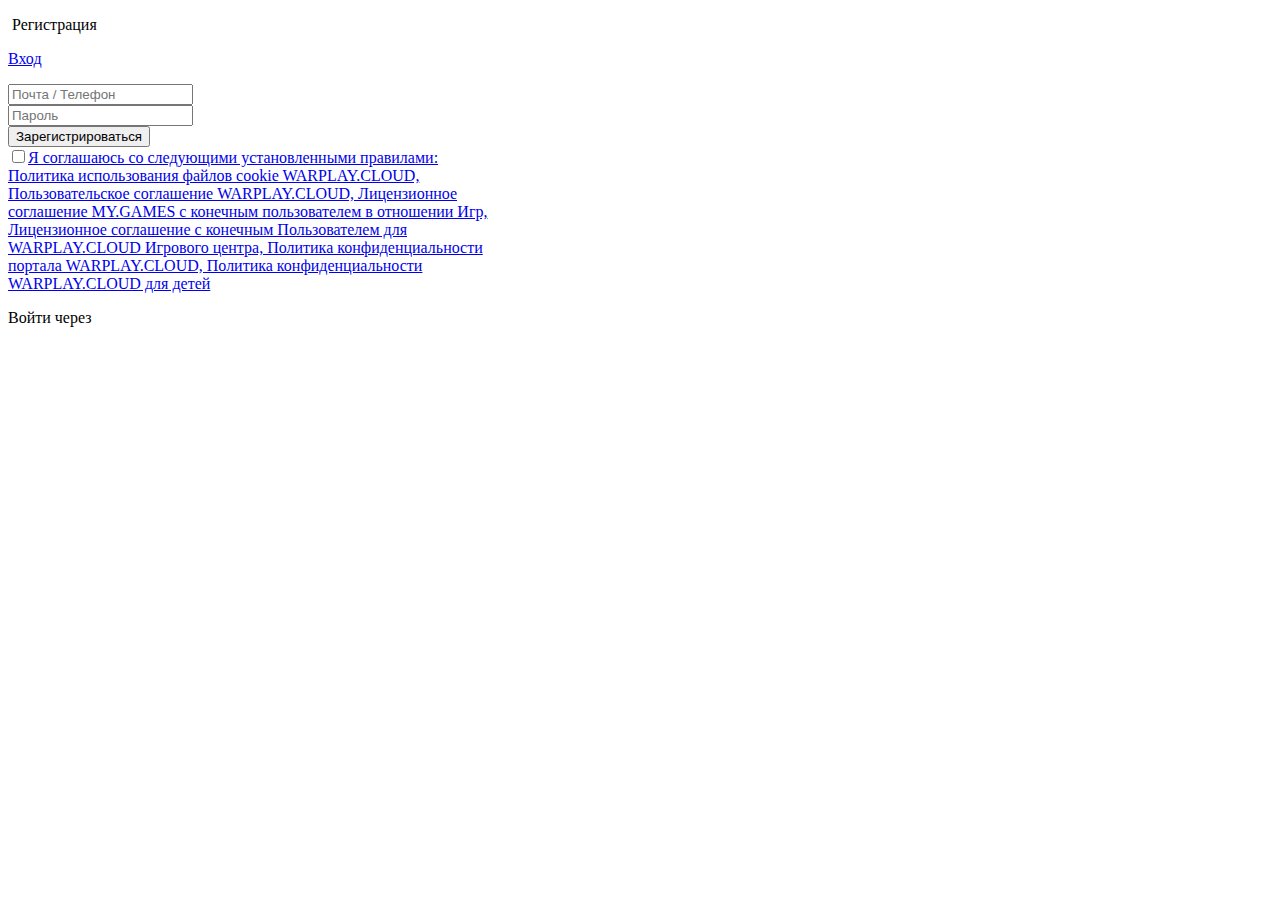
==== registration_page/registration.html @ ea127460 "1111111" ====
<!DOCTYPE html>
<html lang="ru">
<head>
    <meta charset="UTF-8">
    <meta http-equiv="X-UA-Compatible" content="IE=edge">
    <meta name="viewport" content="width=device-width, initial-scale=1.0">
    <link rel="stylesheet" href="css/style.css">
    <link rel="icon" href="img/logo.svg">
    <link rel="preconnect" href="https://fonts.googleapis.com">
    <link rel="preconnect" href="https://fonts.gstatic.com" crossorigin>
    <link href="https://fonts.googleapis.com/css2?family=Roboto:wght@300;400;500;700&display=swap" rel="stylesheet">
    <title>Регистрация</title>
</head>
<body>
    <div class="shell">
        <div class="contain">
            <div class="registration">
                 <div class="block_text">
                    <a href="#"><p class="text_selected"><a href="../index.html"><img src="img/Arrow.png" alt=""></a> Регистрация</p></a>
                    <a href="../input_page/input.html"><p class="text_not_selected">Вход</p></a>
                 </div>
                 <form action="#" method="post" class="input_regist">
                    <div class="input">
                        <input required class="input_email" type="email" placeholder="Почта / Телефон">
                    </div>
                    <div class="input">
                        <input required class="input_password" type="password" placeholder="Пароль">
                    </div>
                    <a href="../Register_confirmation_page/Register_confirmation.html"><input required class="input_submit" type="submit" value="Зарегистрироваться"></a>
                 
                
            
                
                <div class="block_check">
                    <label><input required class="input_Check" type="checkbox" name="" id="" ><a href="#" class="text_check">Я соглашаюсь со следующими установленными правилами: <br> Политика использования файлов cookie WARPLAY.CLOUD,<br> Пользовательское соглашение WARPLAY.CLOUD, Лицензионное<br> соглашение MY.GAMES с конечным пользователем в отношении Игр,<br> Лицензионное соглашение с конечным Пользователем для<br> WARPLAY.CLOUD Игрового центра, Политика конфиденциальности<br> портала WARPLAY.CLOUD, Политика конфиденциальности<br> WARPLAY.CLOUD для детей</a></label>
                </div>
            </form>
                <div class="block_social_network">
                    <div class="block_text">
                        <p class="text_social_net">Войти через</p>
                    </div>
                    <div class="block_img">
                        <a href="#"><img src="img/VK.png" alt=""></a>
                        <a href="#"><img src="img/Google.png" alt=""></a>
                        <a href="#"><img src="img/Apple.png" alt=""></a>
                    </div>
                </div>
        </div>
    </div>
</body>
</html>
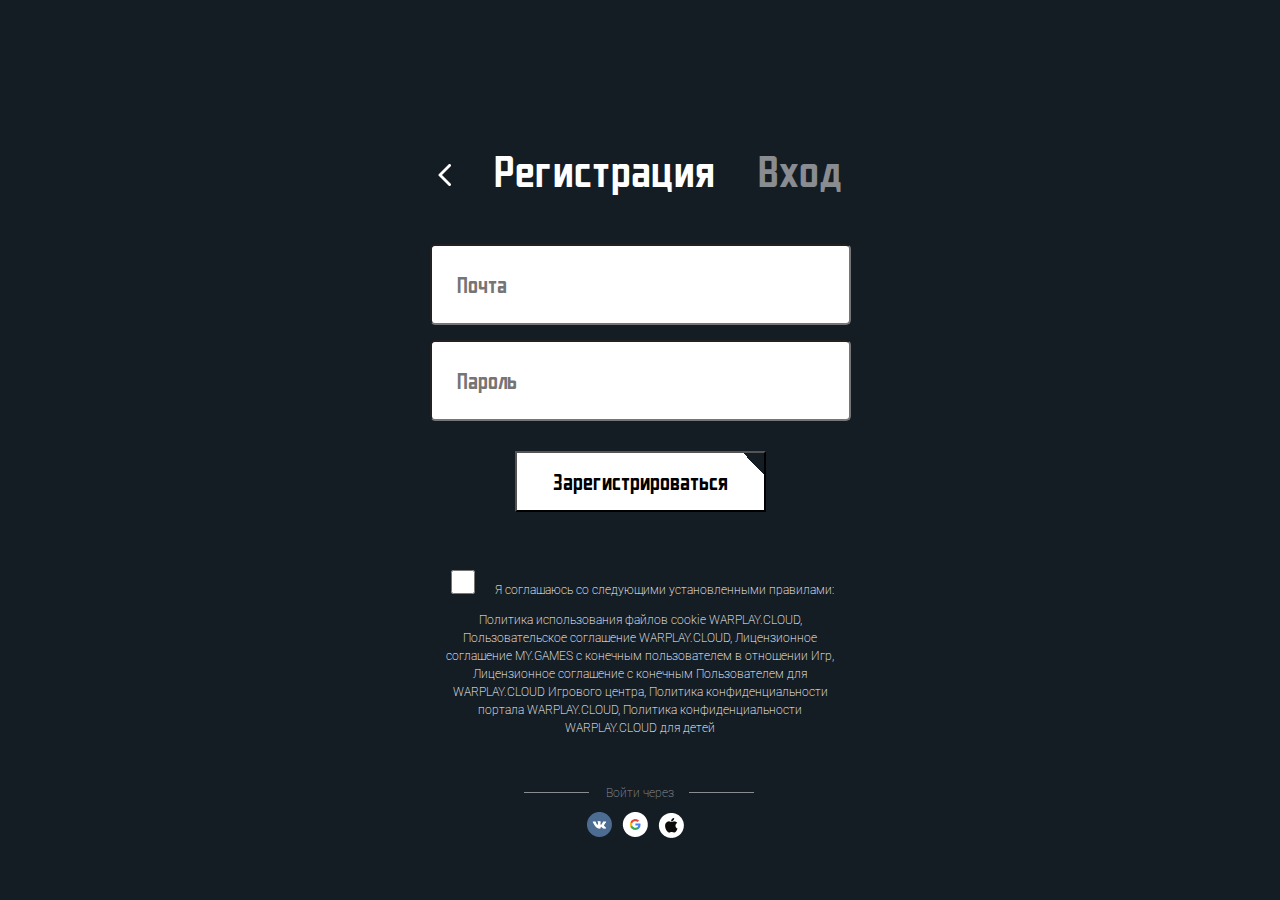
==== commit 46eef44f: "dsadas" ====
--- a/registration_page/registration.html
+++ b/registration_page/registration.html
@@ -21,16 +21,13 @@
                  </div>
                  <form action="#" method="post" class="input_regist">
                     <div class="input">
-                        <input required class="input_email" type="email" placeholder="Почта / Телефон">
+                        <input  required class="input_email" type="email" placeholder="Почта">
                     </div>
                     <div class="input">
-                        <input required class="input_password" type="password" placeholder="Пароль">
+                        <input  minlength="3" maxlength="20" required class="input_password" type="password" placeholder="Пароль">
                     </div>
                     <a href="../Register_confirmation_page/Register_confirmation.html"><input required class="input_submit" type="submit" value="Зарегистрироваться"></a>
                  
-                
-            
-                
                 <div class="block_check">
                     <label><input required class="input_Check" type="checkbox" name="" id="" ><a href="#" class="text_check">Я соглашаюсь со следующими установленными правилами: <br> Политика использования файлов cookie WARPLAY.CLOUD,<br> Пользовательское соглашение WARPLAY.CLOUD, Лицензионное<br> соглашение MY.GAMES с конечным пользователем в отношении Игр,<br> Лицензионное соглашение с конечным Пользователем для<br> WARPLAY.CLOUD Игрового центра, Политика конфиденциальности<br> портала WARPLAY.CLOUD, Политика конфиденциальности<br> WARPLAY.CLOUD для детей</a></label>
                 </div>
--- a/registration_page/css/style.css
+++ b/registration_page/css/style.css
@@ -0,0 +1,211 @@
+
+@font-face {
+    font-family: 'AireExterior';
+    src: url(../fonts/AireExterior.ttf);
+}
+
+body {
+    background: #141C24;
+}
+
+.contain {
+    max-width: 800px;
+    margin: 0 auto;
+}     
+
+.registration {
+    margin-top: 100px;
+    text-align: center;
+}
+
+
+.text_selected  {
+    margin: 0;
+    padding-right: 40px;
+    display: inline-block;
+    font-family: 'AireExterior';
+    font-style: normal;
+    font-weight: 400;
+    font-size: 48px;
+    line-height: 48px;
+    color: #FFFFFF;
+}
+
+.text_selected img {
+    padding-right: 30px;
+}
+
+.text_not_selected {
+    display: inline-block;
+    font-family: 'AireExterior';
+    font-style: normal;
+    font-weight: 400;
+    font-size: 48px;
+    line-height: 48px;
+    color: rgba(255, 255, 255, 0.5);
+}
+
+@media (max-width:805px) {
+    .text_not_selected {
+        margin-top: 10px;
+    }
+}
+
+
+form {
+    margin: 0 auto;
+}
+
+.input_email {
+    font-family: 'AireExterior';
+    font-style: normal;
+    font-weight: 400;
+    font-size: 24px;
+    line-height: 24px;
+    color: rgba(0, 0, 0, 0.5);
+    width: 390px;
+    height: 75px;
+    background: #FFFFFF;
+    border-radius: 5px;
+    outline: none;
+    margin-bottom: 15px;
+    padding-left: 25px;
+}
+
+@media (max-width:805px) {
+    .input_email {
+        width: 320px;
+    }
+}
+
+@media (max-width:420px) {
+    .input_email {
+        width: 270px;
+    }
+}
+
+.input_password {
+    margin-bottom: 30px;
+    outline: none;
+    padding-left: 25px;
+    font-family: 'AireExterior';
+    font-style: normal;
+    font-weight: 400;
+    font-size: 24px;
+    line-height: 24px;
+    color: rgba(0, 0, 0, 0.5);
+    width: 390px;
+    height: 75px;
+    background: #FFFFFF;
+    border-radius: 5px;
+}
+
+@media (max-width:805px) {
+    .input_password {
+        width: 320px;
+    }
+}
+
+@media (max-width:420px) {
+    .input_password {
+        width: 270px;
+    }
+}
+
+
+.input_submit {
+    cursor: pointer;
+    font-family: 'AireExterior';
+    font-style: normal;
+    font-weight: 400;
+    font-size: 24px;
+    line-height: 24px;
+    color: #000000;
+    width: 251px;
+    height: 61px;
+    background: #FFFFFF;
+    background: linear-gradient(226deg, transparent 15px, #fff 0 );
+    margin-bottom: 55px;
+}
+
+.input_Check {
+    cursor: pointer;
+    margin-right: 20px;
+    margin-bottom: 16px;
+    width: 24px;
+    height: 24px;
+    background: #FFFFFF;
+}
+
+
+.text_check{
+    text-decoration: none;
+    font-family: 'Roboto';
+    font-style: normal;
+    font-weight: 200;
+    font-size: 12px;
+    line-height: 14px;
+    color: #FFFFFF;     
+}
+
+@media (max-width:500px) {
+    .text_check {
+        font-size: 9px;
+    }
+}
+
+.block_check {
+    margin-bottom: 50px;
+}
+
+.block_text {
+    font-family: 'Roboto';
+    font-style: normal;
+    font-weight: 200;
+    font-size: 12px;
+    line-height: 14px;
+    color: rgba(255, 255, 255, 0.5);
+} 
+
+.block_social_network {
+    position: relative;
+}
+
+.text_social_net::after{
+    content: '';
+    position: absolute;
+    width: 65px;
+    height: 1px;
+    background-color: rgba(255, 255, 255, 0.5);
+    top: 6px;
+    left: 449px;
+    
+}
+
+.text_social_net::before{
+    content: '';
+    position: absolute;
+    width: 65px;
+    height: 1px;
+    background-color: rgba(255, 255, 255, 0.5);
+    top: 6px;
+    left: 284px;
+}
+
+
+@media (max-width:805px) {
+    .text_social_net::before,.text_social_net::after {
+        display: none;
+    }
+}
+
+.block_img {
+    display: flex;
+    justify-content: center;
+}
+
+.block_img img{
+    padding-right: 10px;
+}
+
+
